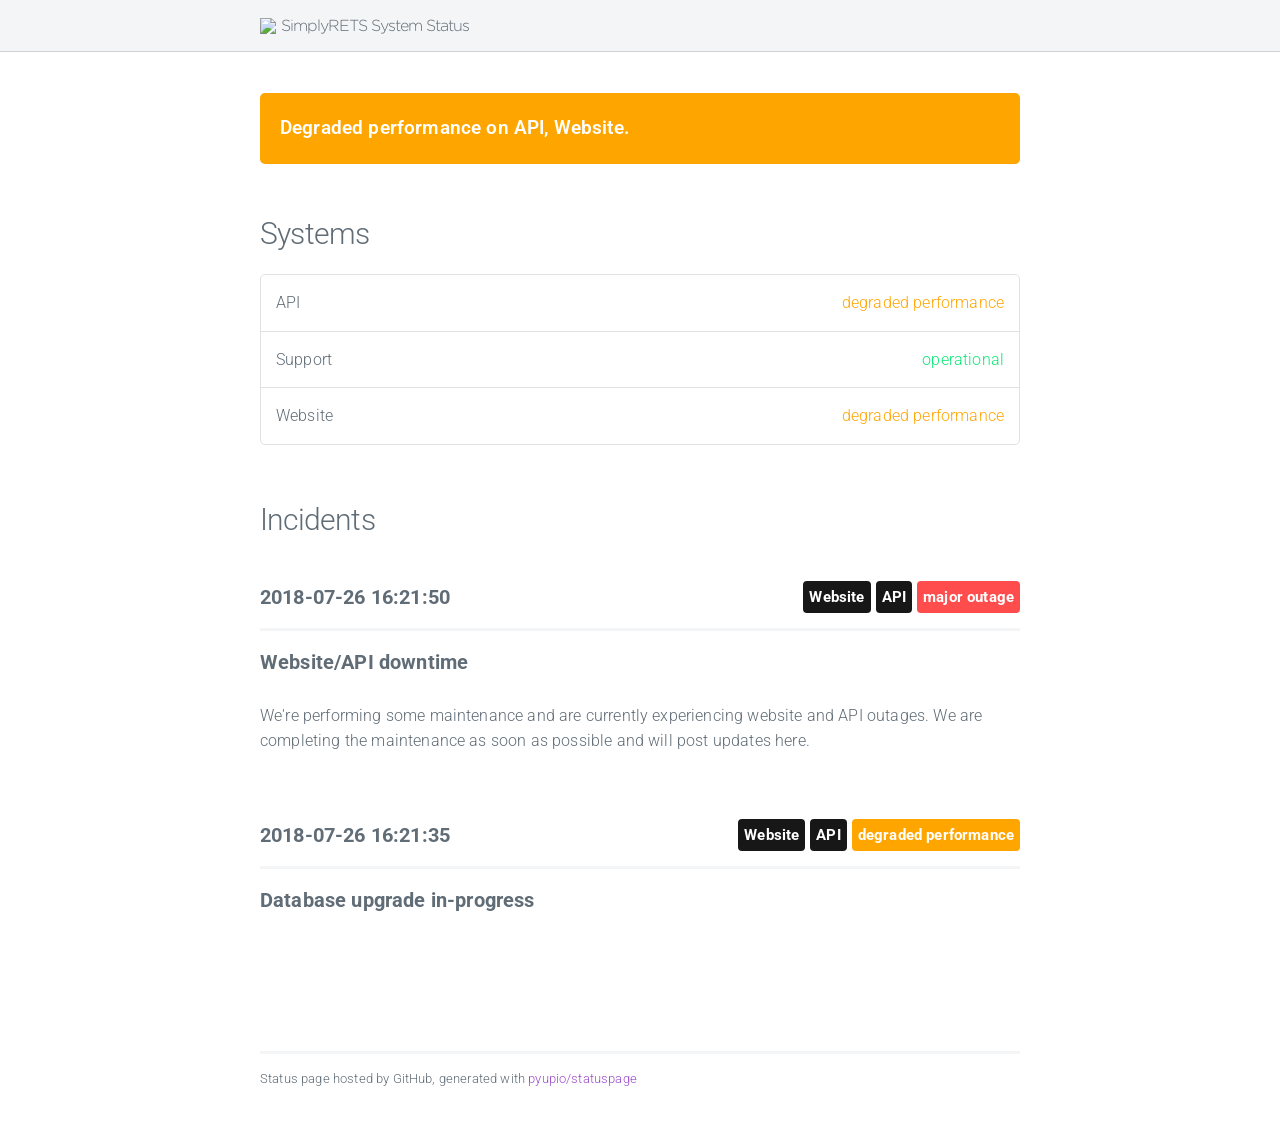
==== index.html @ 66890c5e "update index" ====
<!doctype html>
<html lang="en">
	<head>
		<meta charset="utf-8">
		<meta name="robots" content="index, follow">
		<title>Status</title>
		<link rel="stylesheet" href="https://fonts.googleapis.com/css?family=Roboto:300,300italic,700,700italic">
		<link rel="stylesheet" href="https://cdnjs.cloudflare.com/ajax/libs/normalize/3.0.3/normalize.css">
		<link rel="stylesheet" href="milligram.min.css">
		<link rel="stylesheet" href="style.css">
		<link rel="icon" href="favicon.png">
	</head>
	<body>

		<main class="wrapper">

			<nav class="navigation">
				<section class="container">

					<a class="navigation-title" href="">
						
						<img class="img" src="https://raw.githubusercontent.com/SimplyRETS/status.simplyrets.com/gh-pages/logo.png" height="60">
						<h1 class="title">SimplyRETS System Status</h1>
					</a>

				</section>
			</nav>

			<section class="container" id="main">
				
					
					<div class="panel degraded performance">
						Degraded performance on API, Website.
					</div>
					
				

				<h4>Systems</h4>
				<ul class="systems">
					
					<li>
						API <span class="status degraded performance">degraded performance</span>
					</li>
					
					<li>
						Support <span class="status operational">operational</span>
					</li>
					
					<li>
						Website <span class="status degraded performance">degraded performance</span>
					</li>
					
				</ul>

				<h4>Incidents</h4>
				
					
					<div class="incident">
						<span class="date">2018-07-26 16:21:50</span>

						
							<span class="label major outage float-right">major outage</span>
						
						
							<span class="label system float-right">API</span>
						
							<span class="label system float-right">Website</span>
						
						<hr/>

						<span class="title">Website/API downtime</span>
						<p><p>We're performing some maintenance and are currently experiencing website and API outages. We are completing the maintenance as soon as possible and will post updates here.</p>
</p>
						
					</div>
					
					<div class="incident">
						<span class="date">2018-07-26 16:21:35</span>

						
							<span class="label degraded performance float-right">degraded performance</span>
						
						
							<span class="label system float-right">API</span>
						
							<span class="label system float-right">Website</span>
						
						<hr/>

						<span class="title">Database upgrade in-progress</span>
						<p><p></p>
</p>
						
					</div>
					
				
			</section>


			<footer class="footer">
				<section class="container">
					<hr/>
					
					<p>Status page hosted by GitHub, generated with <a href="https://github.com/pyupio/statuspage">pyupio/statuspage</a></p>
				</section>
			</footer>

		</main>

	</body>
</html>
---- style.css ----
/* Fonts
// –––––––––––––––––––––––––––––––––––––––––––––––––– */

/*
	Copyright (C) 2011-2015 Hoefler & Co.
	This software is the property of Hoefler & Co. (H&Co).
	Your right to access and use this software is subject to the
	applicable License Agreement, or Terms of Service, that exists
	between you and H&Co. If no such agreement exists, you may not
	access or use this software for any purpose.
	This software may only be hosted at the locations specified in
	the applicable License Agreement or Terms of Service, and only
	for the purposes expressly set forth therein. You may not copy,
	modify, convert, create derivative works from or distribute this
	software in any way, or make it accessible to any third party,
	without first obtaining the written permission of H&Co.
	For more information, please visit us at http://typography.com.
	171247-88474-20150623

*/

@font-face{ font-family: "Gotham Rounded A"; src: url([data-uri]); font-weight:300; font-style:normal; } @font-face{ font-family: "Gotham Rounded B"; src: url([data-uri]); font-weight:300; font-style:normal; }


/* Base
// –––––––––––––––––––––––––––––––––––––––––––––––––– */

img {
	max-width: 100%;
}
.wrapper {
	position: relative;
	display: block;
	width: 100%;
	overflow: hidden;
}


/* Sections
// –––––––––––––––––––––––––––––––––––––––––––––––––– */

.container {
	/*border-top: .1rem solid #d1d1d1;*/
	padding-top: 7.5rem;
	padding-bottom: 7.5rem;
	margin-bottom: 0;
	max-width: 80.0rem;
}

/* Footer
// –––––––––––––––––––––––––––––––––––––––––––––––––– */

.footer .container {
	padding-bottom: 0;
	padding-top: 0;
}

.footer p{
    font-size: 1.3rem;
}


/* Navbar
// –––––––––––––––––––––––––––––––––––––––––––––––––– */

.navigation {
	left: 0;
	max-width: 100%;
	position: fixed;
	right: 0;
	top: 0;
	max-width: 100vw;
	z-index: 99;
}
/* Re-overiding the width 100% declaration to match size of% based container */
.navigation .container {
	padding-top: 0;
	padding-bottom: 0;
}
.navigation {
	background: #f4f5f6;
	border-bottom: .1rem solid #d1d1d1;
	display: block;
	height: 5.2rem;
	width: 100%;
}

.navigation .img {
	position: relative;
	top: .3rem;
	height: 2.0rem;
}
.navigation .title,
.navigation-title {
	color: #606c76;
	display: inline;
	font-family: 'Gotham Rounded A', 'Gotham Rounded B', 'Helvetica Neue', Arial, sans-serif;
	line-height: 5.2rem;
	font-size: 1.6rem;
	padding: 0;
	position: relative;
	text-decoration: none;
}



.panel{
    color: white;
    padding: 20px;
    font-size: 1.2em;
    font-weight: 600;
    border-radius: .5rem;
    margin-bottom: 20px;
}

.panel.operational, .label.operational{
    background-color: #0DE877;
}

.panel.degraded.performance, .label.degraded.performance{
    background-color: #FFA500;
}

.panel.investigating, .label.investigating{
    background-color: #1192FC;
}

.panel.major.outage, .label.major.outage{
    background-color: #FF4D4D;
}

.label.system{
    background-color: #171717;
}

ul.systems{
    border: .1rem solid #e1e1e1;
    border-radius: .5rem;
}

ul.systems > li{
    list-style: none;
    border-bottom: .1rem solid #e1e1e1;
    padding: 15px;
    margin-bottom: 0;
}

ul.systems > li:last-child{
    border: none;
}

.systems .status{
    float: right;
}

.status.operational{
    color: #0DE877;
}

.status.degraded.performance{
    color: #FFA500;
}

.status.investigating{
     color: #1192FC;
}

.status.major.outage{
    color: #FF4D4D;
}

hr{
    margin-top: 1.5rem;
    margin-bottom: 1.5rem;
    border-top: .3rem solid #f4f5f6;
}

h4{
    padding-top: 3rem;
}

.incident .title{
    font-size: 2rem;
    font-weight: bold;
}

#main{
    padding-top: 8.5rem;
}

.label{
    border-radius: .4rem;
    color: white;
    padding: 0.4rem 0.6rem;
    font-size: 1.5rem;
    font-weight:bold;
    margin-left: .5rem;
}

.incident{
    padding-top: 2rem;
    padding-bottom: 2rem;
}

.incident .date{
    font-size: 2rem;
    font-weight: bold;
}
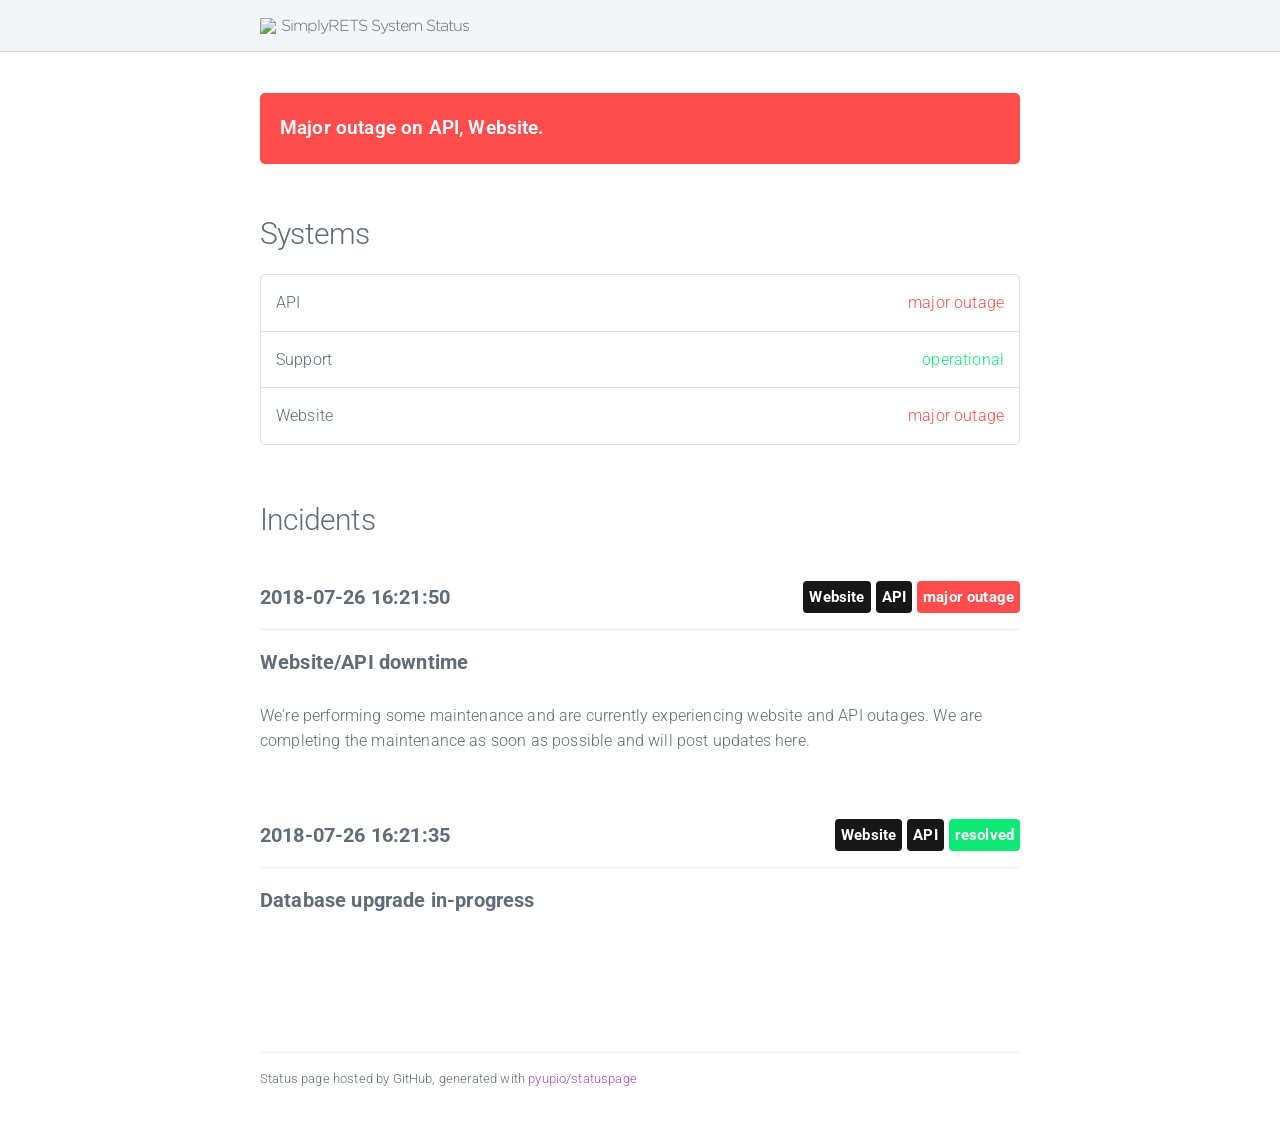
==== commit 1d823b65: "update index" ====
--- a/index.html
+++ b/index.html
@@ -29,8 +29,8 @@
 			<section class="container" id="main">
 				
 					
-					<div class="panel degraded performance">
-						Degraded performance on API, Website.
+					<div class="panel major outage">
+						Major outage on API, Website.
 					</div>
 					
 				
@@ -39,7 +39,7 @@
 				<ul class="systems">
 					
 					<li>
-						API <span class="status degraded performance">degraded performance</span>
+						API <span class="status major outage">major outage</span>
 					</li>
 					
 					<li>
@@ -47,7 +47,7 @@
 					</li>
 					
 					<li>
-						Website <span class="status degraded performance">degraded performance</span>
+						Website <span class="status major outage">major outage</span>
 					</li>
 					
 				</ul>
@@ -78,7 +78,7 @@
 						<span class="date">2018-07-26 16:21:35</span>
 
 						
-							<span class="label degraded performance float-right">degraded performance</span>
+							<span class="label operational float-right">resolved</span>
 						
 						
 							<span class="label system float-right">API</span>
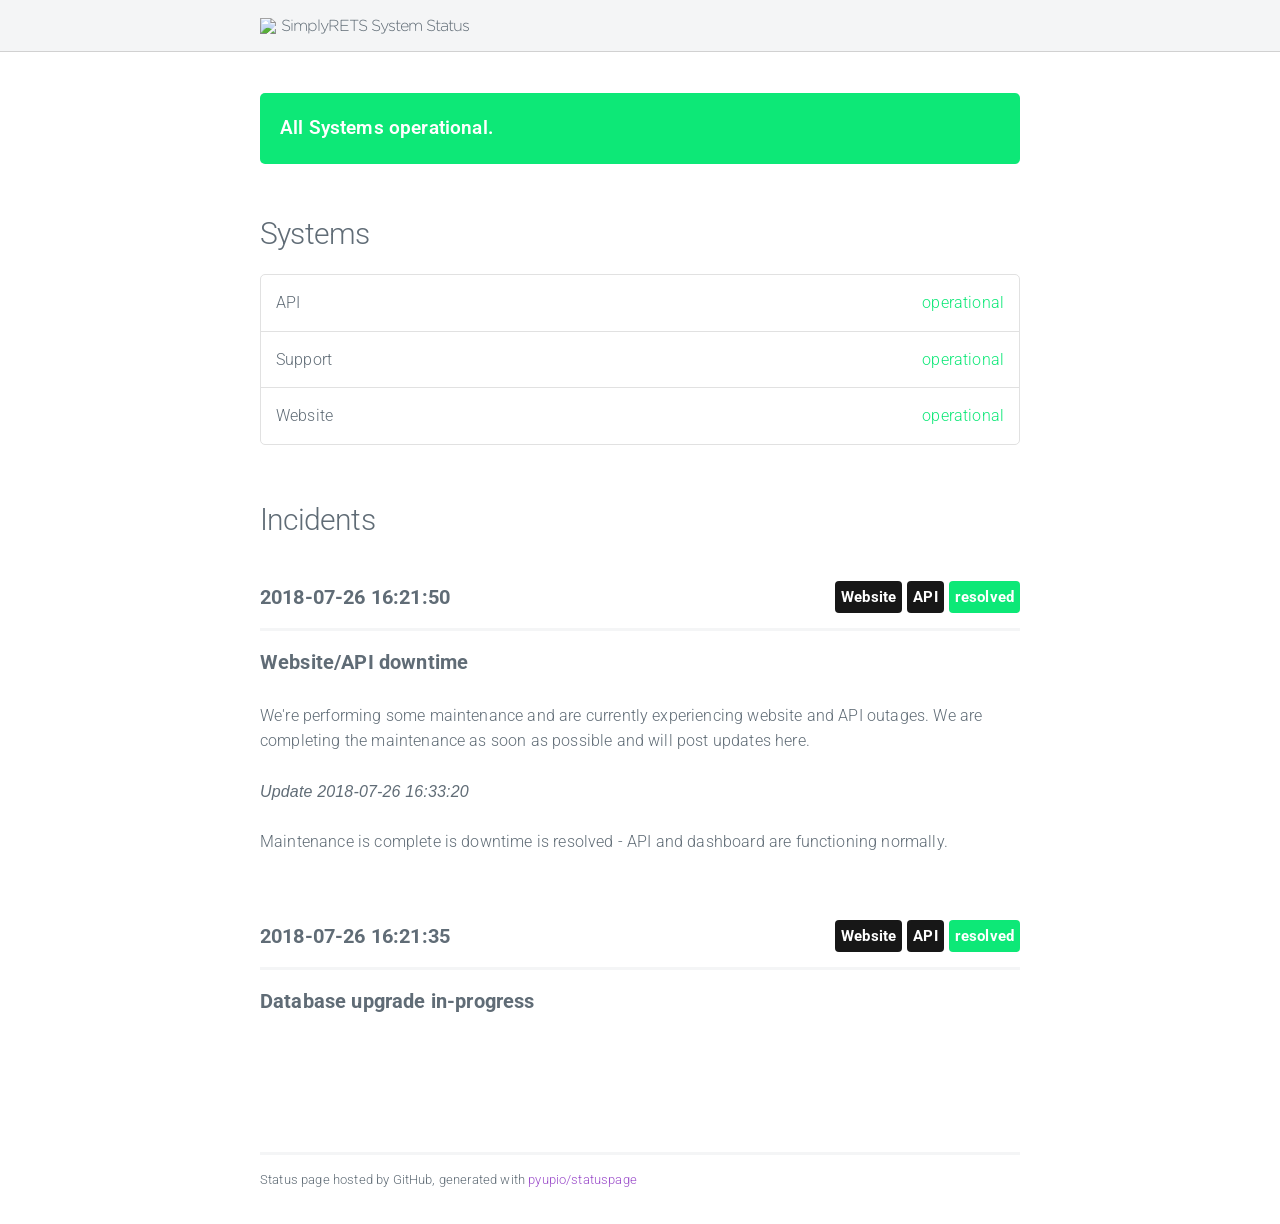
==== commit 699efcf2: "update index" ====
--- a/index.html
+++ b/index.html
@@ -28,18 +28,16 @@
 
 			<section class="container" id="main">
 				
-					
-					<div class="panel major outage">
-						Major outage on API, Website.
+					<div class="panel operational">
+						All Systems operational.
 					</div>
-					
 				
 
 				<h4>Systems</h4>
 				<ul class="systems">
 					
 					<li>
-						API <span class="status major outage">major outage</span>
+						API <span class="status operational">operational</span>
 					</li>
 					
 					<li>
@@ -47,7 +45,7 @@
 					</li>
 					
 					<li>
-						Website <span class="status major outage">major outage</span>
+						Website <span class="status operational">operational</span>
 					</li>
 					
 				</ul>
@@ -59,7 +57,7 @@
 						<span class="date">2018-07-26 16:21:50</span>
 
 						
-							<span class="label major outage float-right">major outage</span>
+							<span class="label operational float-right">resolved</span>
 						
 						
 							<span class="label system float-right">API</span>
@@ -71,6 +69,11 @@
 						<span class="title">Website/API downtime</span>
 						<p><p>We're performing some maintenance and are currently experiencing website and API outages. We are completing the maintenance as soon as possible and will post updates here.</p>
 </p>
+						
+							<p><em>Update 2018-07-26 16:33:20</em><br/>
+							<p>Maintenance is complete is downtime is resolved - API and dashboard are functioning normally.</p>
+
+							</p>
 						
 					</div>
 					
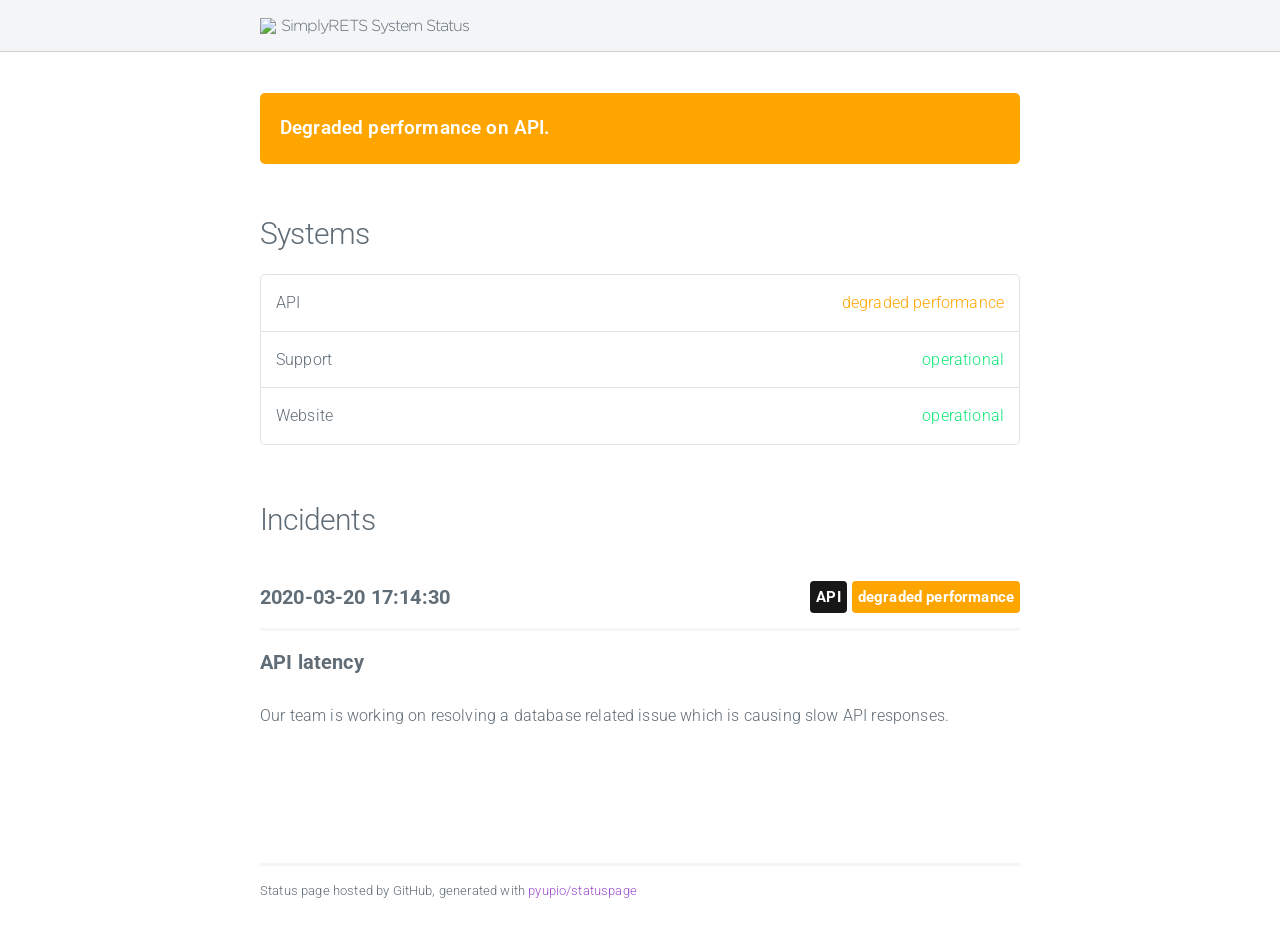
==== commit 53ec53ba: "update index" ====
--- a/index.html
+++ b/index.html
@@ -28,16 +28,18 @@
 
 			<section class="container" id="main">
 				
-					<div class="panel operational">
-						All Systems operational.
+					
+					<div class="panel degraded performance">
+						Degraded performance on API.
 					</div>
+					
 				
 
 				<h4>Systems</h4>
 				<ul class="systems">
 					
 					<li>
-						API <span class="status operational">operational</span>
+						API <span class="status degraded performance">degraded performance</span>
 					</li>
 					
 					<li>
@@ -54,44 +56,18 @@
 				
 					
 					<div class="incident">
-						<span class="date">2018-07-26 16:21:50</span>
+						<span class="date">2020-03-20 17:14:30</span>
 
 						
-							<span class="label operational float-right">resolved</span>
+							<span class="label degraded performance float-right">degraded performance</span>
 						
 						
 							<span class="label system float-right">API</span>
 						
-							<span class="label system float-right">Website</span>
-						
 						<hr/>
 
-						<span class="title">Website/API downtime</span>
-						<p><p>We're performing some maintenance and are currently experiencing website and API outages. We are completing the maintenance as soon as possible and will post updates here.</p>
-</p>
-						
-							<p><em>Update 2018-07-26 16:33:20</em><br/>
-							<p>Maintenance is complete is downtime is resolved - API and dashboard are functioning normally.</p>
-
-							</p>
-						
-					</div>
-					
-					<div class="incident">
-						<span class="date">2018-07-26 16:21:35</span>
-
-						
-							<span class="label operational float-right">resolved</span>
-						
-						
-							<span class="label system float-right">API</span>
-						
-							<span class="label system float-right">Website</span>
-						
-						<hr/>
-
-						<span class="title">Database upgrade in-progress</span>
-						<p><p></p>
+						<span class="title">API latency</span>
+						<p><p>Our team is working on resolving a database related issue which is causing slow API responses. </p>
 </p>
 						
 					</div>
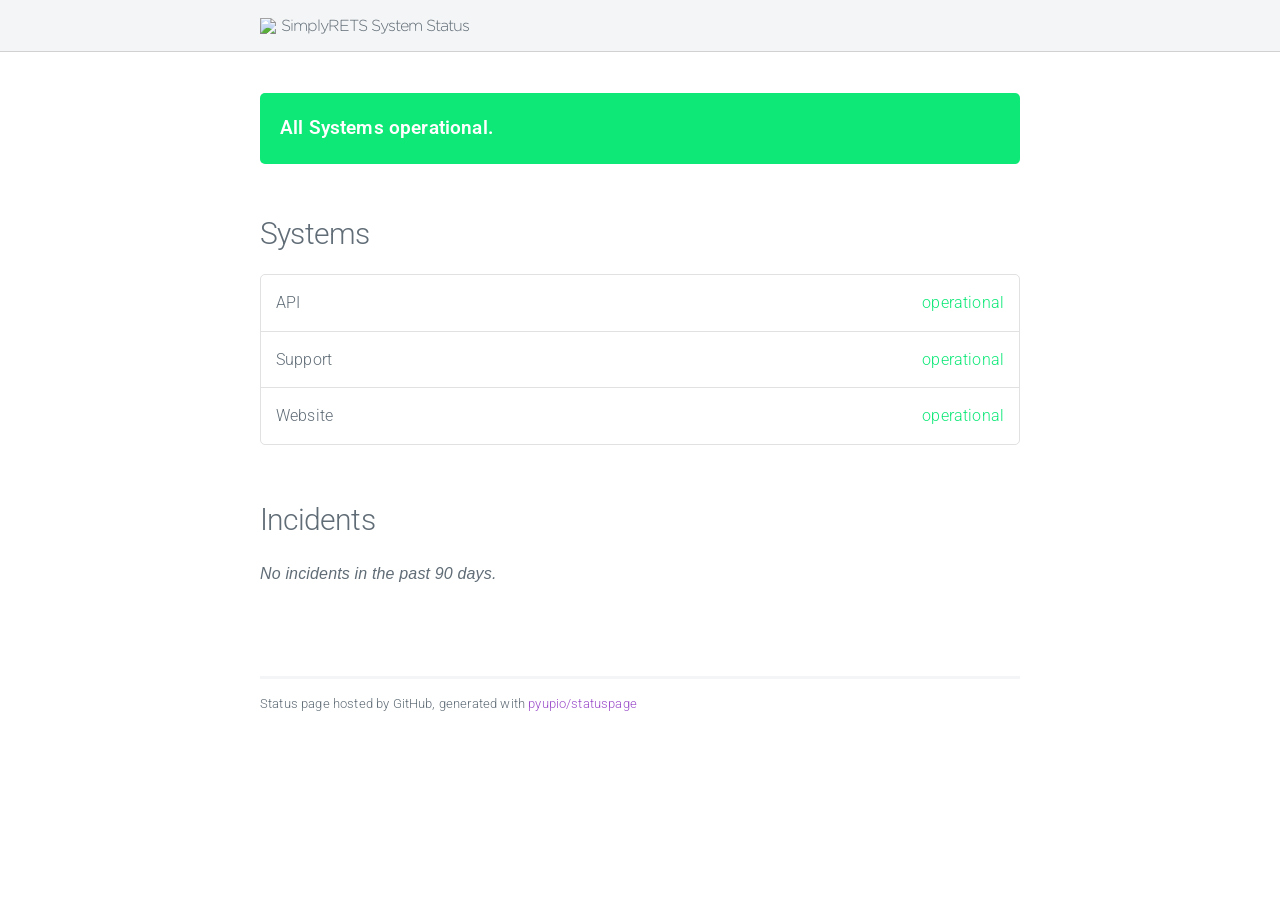
==== commit 74ce2a8e: "update index" ====
--- a/index.html
+++ b/index.html
@@ -28,18 +28,16 @@
 
 			<section class="container" id="main">
 				
-					
-					<div class="panel degraded performance">
-						Degraded performance on API.
+					<div class="panel operational">
+						All Systems operational.
 					</div>
-					
 				
 
 				<h4>Systems</h4>
 				<ul class="systems">
 					
 					<li>
-						API <span class="status degraded performance">degraded performance</span>
+						API <span class="status operational">operational</span>
 					</li>
 					
 					<li>
@@ -54,24 +52,7 @@
 
 				<h4>Incidents</h4>
 				
-					
-					<div class="incident">
-						<span class="date">2020-03-20 17:14:30</span>
-
-						
-							<span class="label degraded performance float-right">degraded performance</span>
-						
-						
-							<span class="label system float-right">API</span>
-						
-						<hr/>
-
-						<span class="title">API latency</span>
-						<p><p>Our team is working on resolving a database related issue which is causing slow API responses. </p>
-</p>
-						
-					</div>
-					
+					<em>No incidents in the past 90 days.</em>
 				
 			</section>
 
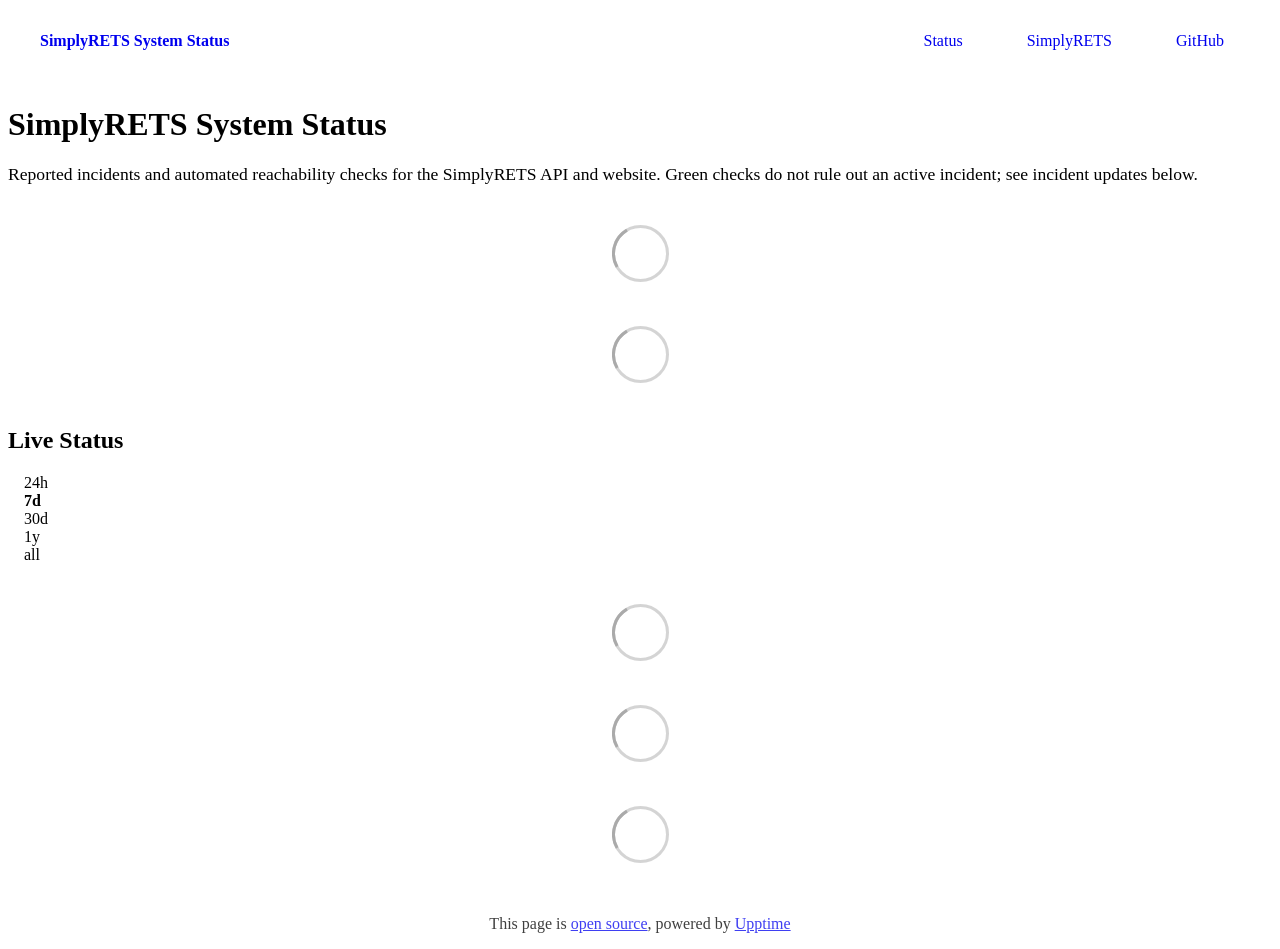
==== commit 9285a5dc: "deploy: 9a08f77c87f0016b2e26b79998b12b075784a55e" ====
--- a/index.html
+++ b/index.html
@@ -1,71 +1,26 @@
-<!doctype html>
-<html lang="en">
-	<head>
-		<meta charset="utf-8">
-		<meta name="robots" content="index, follow">
-		<title>Status</title>
-		<link rel="stylesheet" href="https://fonts.googleapis.com/css?family=Roboto:300,300italic,700,700italic">
-		<link rel="stylesheet" href="https://cdnjs.cloudflare.com/ajax/libs/normalize/3.0.3/normalize.css">
-		<link rel="stylesheet" href="milligram.min.css">
-		<link rel="stylesheet" href="style.css">
-		<link rel="icon" href="favicon.png">
-	</head>
-	<body>
-
-		<main class="wrapper">
-
-			<nav class="navigation">
-				<section class="container">
-
-					<a class="navigation-title" href="">
-						
-						<img class="img" src="https://raw.githubusercontent.com/SimplyRETS/status.simplyrets.com/gh-pages/logo.png" height="60">
-						<h1 class="title">SimplyRETS System Status</h1>
-					</a>
-
-				</section>
-			</nav>
-
-			<section class="container" id="main">
-				
-					<div class="panel operational">
-						All Systems operational.
-					</div>
-				
-
-				<h4>Systems</h4>
-				<ul class="systems">
-					
-					<li>
-						API <span class="status operational">operational</span>
-					</li>
-					
-					<li>
-						Support <span class="status operational">operational</span>
-					</li>
-					
-					<li>
-						Website <span class="status operational">operational</span>
-					</li>
-					
-				</ul>
-
-				<h4>Incidents</h4>
-				
-					<em>No incidents in the past 90 days.</em>
-				
-			</section>
-
-
-			<footer class="footer">
-				<section class="container">
-					<hr/>
-					
-					<p>Status page hosted by GitHub, generated with <a href="https://github.com/pyupio/statuspage">pyupio/statuspage</a></p>
-				</section>
-			</footer>
-
-		</main>
-
-	</body>
-</html>+<!DOCTYPE html> <html lang=en> <head> <meta charset=utf-8> <meta content="width=device-width,initial-scale=1" name=viewport> <meta content=#333333 name=theme-color> <base href=/ > <link href=manifest.json rel=manifest crossorigin=use-credentials> <script>__SAPPER__={baseUrl:"",preloaded:[void 0,{}]};if('serviceWorker' in navigator)navigator.serviceWorker.register('/service-worker.js');(function(){try{eval("async function x(){}");var main="/client/client.25de33f1.js"}catch(e){main="/client/legacy/client.a7d3ea54.js"};var s=document.createElement("script");try{new Function("if(0)import('')")();s.src=main;s.type="module";s.crossOrigin="use-credentials";}catch(e){s.src="/client/shimport@2.0.5.js";s.setAttribute("data-main",main);}document.head.appendChild(s);}());</script> <link href=client/client-31a52aa5.css rel=stylesheet><link href=client/createOctokit-a85f76c7.css rel=stylesheet><link href=client/index-b0b6455a.css rel=stylesheet> <title>SimplyRETS System Status</title> <script>// If `prefers-color-scheme` is not supported, fall back to light mode.
+      // In this case, light.css will be downloaded with `highest` priority.
+      if (typeof window !== "undefined" && typeof document !== "undefined" && "matchMedia" in window && window.matchMedia('(prefers-color-scheme: dark)').media === 'not all') {
+        document.documentElement.style.display = 'none';
+        document.head.insertAdjacentHTML(
+          'beforeend',
+          '<link rel="stylesheet" href={`${config.path}/themes/light.css`} onload="document.documentElement.style.display = \'\'">',
+        );
+      } </script> <link href=https://status.simplyrets.com/themes/light.css rel=stylesheet media=(prefers-color-scheme:light)> <link href=https://status.simplyrets.com/themes/dark.css rel=stylesheet media=(prefers-color-scheme:dark)><link href=https://status.simplyrets.com/global.css rel=stylesheet><link href=https://status.simplyrets.com/favicon.png rel=icon type=image/svg><link href=https://status.simplyrets.com/favicon.png rel=icon type=image/png> <link href=/client/client.25de33f1.js rel=modulepreload as=script crossorigin=use-credentials><link href=/client/client-31a52aa5.css rel=preload as=style><link href=/client/index.6ccb5f89.js rel=modulepreload as=script crossorigin=use-credentials><link href=/client/createOctokit.8f3751fc.js rel=modulepreload as=script crossorigin=use-credentials><link href=/client/inject_styles.803b7e80.js rel=modulepreload as=script crossorigin=use-credentials><link href=/client/createOctokit-a85f76c7.css rel=preload as=style><link href=/client/index-b0b6455a.css rel=preload as=style></head> <body> <div id=sapper> <nav class=svelte-a08hsz><div class="svelte-a08hsz container"><div><a href=https://status.simplyrets.com class="svelte-a08hsz logo"><img alt="" class=svelte-a08hsz src=https://status.simplyrets.com/logo.png> <div>SimplyRETS System Status</div></a></div> <ul class=svelte-a08hsz><li><a href=/ class=svelte-a08hsz target=_self aria-current=page>Status</a> <li><a href=https://simplyrets.com class=svelte-a08hsz target=_self>SimplyRETS</a> <li><a href=https://github.com/SimplyRETS/status.simplyrets.com class=svelte-a08hsz target=_self>GitHub</a> </li> </ul></div> </nav> <main class=container> <header class=svelte-ngkazm><h1><strong>SimplyRETS</strong> System Status</h1> <p class="svelte-ngkazm lead">Reported incidents and automated reachability checks for the SimplyRETS API and website. Green checks do not rule out an active incident; see incident updates below.</header> <section class=svelte-8lnl4f><div class="svelte-68jxue loading"><svg class=svelte-68jxue height=38 stroke=#aaa width=38 xmlns=http://www.w3.org/2000/svg><g fill=none fill-rule=evenodd><g stroke-width=2 transform="translate(1 1)"><circle cx=18 cy=18 r=18 stroke-opacity=.5></circle><path d="M36 18c0-9.94-8.06-18-18-18"><animateTransform attributeName=transform dur=1s from="0 18 18" repeatCount=indefinite to="360 18 18" type=rotate></animateTransform></path></g></g></svg></div> </section> <section class=svelte-8lnl4f><div class="svelte-68jxue loading"><svg class=svelte-68jxue height=38 stroke=#aaa width=38 xmlns=http://www.w3.org/2000/svg><g fill=none fill-rule=evenodd><g stroke-width=2 transform="translate(1 1)"><circle cx=18 cy=18 r=18 stroke-opacity=.5></circle><path d="M36 18c0-9.94-8.06-18-18-18"><animateTransform attributeName=transform dur=1s from="0 18 18" repeatCount=indefinite to="360 18 18" type=rotate></animateTransform></path></g></g></svg></div> </section> <div class="svelte-fqsq6s f changed"><h2>Live Status</h2> <form class="svelte-fqsq6s f r"><div><input class=svelte-fqsq6s id=data_day name=d type=radio value=day><label class=svelte-fqsq6s for=data_day>24h</label></div> <div><input class=svelte-fqsq6s id=data_week name=d type=radio value=week checked><label class=svelte-fqsq6s for=data_week>7d</label></div> <div><input class=svelte-fqsq6s id=data_month name=d type=radio value=month><label class=svelte-fqsq6s for=data_month>30d</label></div> <div><input class=svelte-fqsq6s id=data_year name=d type=radio value=year><label class=svelte-fqsq6s for=data_year>1y</label></div> <div><input class=svelte-fqsq6s id=data_all name=d type=radio value=all><label class=svelte-fqsq6s for=data_all>all</label></div></form></div> <section class="svelte-fqsq6s live-status"><div class="svelte-68jxue loading"><svg class=svelte-68jxue height=38 stroke=#aaa width=38 xmlns=http://www.w3.org/2000/svg><g fill=none fill-rule=evenodd><g stroke-width=2 transform="translate(1 1)"><circle cx=18 cy=18 r=18 stroke-opacity=.5></circle><path d="M36 18c0-9.94-8.06-18-18-18"><animateTransform attributeName=transform dur=1s from="0 18 18" repeatCount=indefinite to="360 18 18" type=rotate></animateTransform></path></g></g></svg></div> </section> <section><div class="svelte-68jxue loading"><svg class=svelte-68jxue height=38 stroke=#aaa width=38 xmlns=http://www.w3.org/2000/svg><g fill=none fill-rule=evenodd><g stroke-width=2 transform="translate(1 1)"><circle cx=18 cy=18 r=18 stroke-opacity=.5></circle><path d="M36 18c0-9.94-8.06-18-18-18"><animateTransform attributeName=transform dur=1s from="0 18 18" repeatCount=indefinite to="360 18 18" type=rotate></animateTransform></path></g></g></svg></div> </section> <section><div class="svelte-68jxue loading"><svg class=svelte-68jxue height=38 stroke=#aaa width=38 xmlns=http://www.w3.org/2000/svg><g fill=none fill-rule=evenodd><g stroke-width=2 transform="translate(1 1)"><circle cx=18 cy=18 r=18 stroke-opacity=.5></circle><path d="M36 18c0-9.94-8.06-18-18-18"><animateTransform attributeName=transform dur=1s from="0 18 18" repeatCount=indefinite to="360 18 18" type=rotate></animateTransform></path></g></g></svg></div></section></main> <footer class=svelte-jbr799><p>This page is <a href=https://github.com/SimplyRETS/status.simplyrets.com>open source</a>, powered by <a href=https://upptime.js.org>Upptime</a></p> </footer></div> <script> try {
+        if (typeof window !== "undefined" && window.navigator && navigator.serviceWorker) {
+          navigator.serviceWorker.getRegistrations().then(function (registrations) {
+            for (let registration of registrations) {
+              registration.unregister();
+            }
+          });
+        }
+        if (typeof window !== "undefined" && "caches" in window) {
+          caches.keys().then(function (keyList) {
+            return Promise.all(
+              keyList.map(function (key) {
+                return caches.delete(key);
+              })
+            );
+          });
+        }
+      } catch (error) {} </script> 
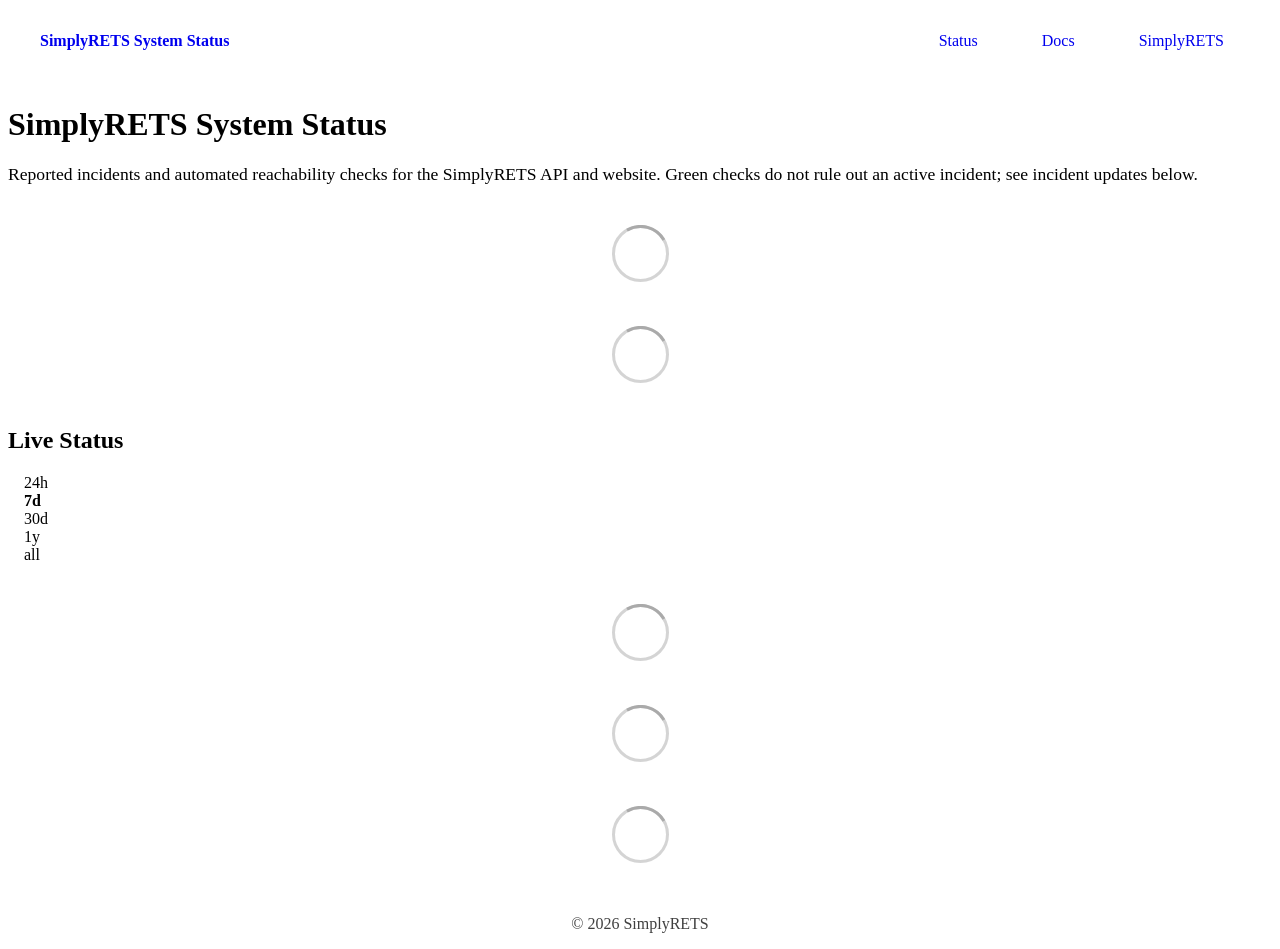
==== commit 5404e9ff: "deploy: b1211918e6b7378c658c1aae6b7ae20eb71c875a" ====
--- a/index.html
+++ b/index.html
@@ -1,12 +1,4 @@
-<!DOCTYPE html> <html lang=en> <head> <meta charset=utf-8> <meta content="width=device-width,initial-scale=1" name=viewport> <meta content=#333333 name=theme-color> <base href=/ > <link href=manifest.json rel=manifest crossorigin=use-credentials> <script>__SAPPER__={baseUrl:"",preloaded:[void 0,{}]};if('serviceWorker' in navigator)navigator.serviceWorker.register('/service-worker.js');(function(){try{eval("async function x(){}");var main="/client/client.25de33f1.js"}catch(e){main="/client/legacy/client.a7d3ea54.js"};var s=document.createElement("script");try{new Function("if(0)import('')")();s.src=main;s.type="module";s.crossOrigin="use-credentials";}catch(e){s.src="/client/shimport@2.0.5.js";s.setAttribute("data-main",main);}document.head.appendChild(s);}());</script> <link href=client/client-31a52aa5.css rel=stylesheet><link href=client/createOctokit-a85f76c7.css rel=stylesheet><link href=client/index-b0b6455a.css rel=stylesheet> <title>SimplyRETS System Status</title> <script>// If `prefers-color-scheme` is not supported, fall back to light mode.
-      // In this case, light.css will be downloaded with `highest` priority.
-      if (typeof window !== "undefined" && typeof document !== "undefined" && "matchMedia" in window && window.matchMedia('(prefers-color-scheme: dark)').media === 'not all') {
-        document.documentElement.style.display = 'none';
-        document.head.insertAdjacentHTML(
-          'beforeend',
-          '<link rel="stylesheet" href={`${config.path}/themes/light.css`} onload="document.documentElement.style.display = \'\'">',
-        );
-      } </script> <link href=https://status.simplyrets.com/themes/light.css rel=stylesheet media=(prefers-color-scheme:light)> <link href=https://status.simplyrets.com/themes/dark.css rel=stylesheet media=(prefers-color-scheme:dark)><link href=https://status.simplyrets.com/global.css rel=stylesheet><link href=https://status.simplyrets.com/favicon.png rel=icon type=image/svg><link href=https://status.simplyrets.com/favicon.png rel=icon type=image/png> <link href=/client/client.25de33f1.js rel=modulepreload as=script crossorigin=use-credentials><link href=/client/client-31a52aa5.css rel=preload as=style><link href=/client/index.6ccb5f89.js rel=modulepreload as=script crossorigin=use-credentials><link href=/client/createOctokit.8f3751fc.js rel=modulepreload as=script crossorigin=use-credentials><link href=/client/inject_styles.803b7e80.js rel=modulepreload as=script crossorigin=use-credentials><link href=/client/createOctokit-a85f76c7.css rel=preload as=style><link href=/client/index-b0b6455a.css rel=preload as=style></head> <body> <div id=sapper> <nav class=svelte-a08hsz><div class="svelte-a08hsz container"><div><a href=https://status.simplyrets.com class="svelte-a08hsz logo"><img alt="" class=svelte-a08hsz src=https://status.simplyrets.com/logo.png> <div>SimplyRETS System Status</div></a></div> <ul class=svelte-a08hsz><li><a href=/ class=svelte-a08hsz target=_self aria-current=page>Status</a> <li><a href=https://simplyrets.com class=svelte-a08hsz target=_self>SimplyRETS</a> <li><a href=https://github.com/SimplyRETS/status.simplyrets.com class=svelte-a08hsz target=_self>GitHub</a> </li> </ul></div> </nav> <main class=container> <header class=svelte-ngkazm><h1><strong>SimplyRETS</strong> System Status</h1> <p class="svelte-ngkazm lead">Reported incidents and automated reachability checks for the SimplyRETS API and website. Green checks do not rule out an active incident; see incident updates below.</header> <section class=svelte-8lnl4f><div class="svelte-68jxue loading"><svg class=svelte-68jxue height=38 stroke=#aaa width=38 xmlns=http://www.w3.org/2000/svg><g fill=none fill-rule=evenodd><g stroke-width=2 transform="translate(1 1)"><circle cx=18 cy=18 r=18 stroke-opacity=.5></circle><path d="M36 18c0-9.94-8.06-18-18-18"><animateTransform attributeName=transform dur=1s from="0 18 18" repeatCount=indefinite to="360 18 18" type=rotate></animateTransform></path></g></g></svg></div> </section> <section class=svelte-8lnl4f><div class="svelte-68jxue loading"><svg class=svelte-68jxue height=38 stroke=#aaa width=38 xmlns=http://www.w3.org/2000/svg><g fill=none fill-rule=evenodd><g stroke-width=2 transform="translate(1 1)"><circle cx=18 cy=18 r=18 stroke-opacity=.5></circle><path d="M36 18c0-9.94-8.06-18-18-18"><animateTransform attributeName=transform dur=1s from="0 18 18" repeatCount=indefinite to="360 18 18" type=rotate></animateTransform></path></g></g></svg></div> </section> <div class="svelte-fqsq6s f changed"><h2>Live Status</h2> <form class="svelte-fqsq6s f r"><div><input class=svelte-fqsq6s id=data_day name=d type=radio value=day><label class=svelte-fqsq6s for=data_day>24h</label></div> <div><input class=svelte-fqsq6s id=data_week name=d type=radio value=week checked><label class=svelte-fqsq6s for=data_week>7d</label></div> <div><input class=svelte-fqsq6s id=data_month name=d type=radio value=month><label class=svelte-fqsq6s for=data_month>30d</label></div> <div><input class=svelte-fqsq6s id=data_year name=d type=radio value=year><label class=svelte-fqsq6s for=data_year>1y</label></div> <div><input class=svelte-fqsq6s id=data_all name=d type=radio value=all><label class=svelte-fqsq6s for=data_all>all</label></div></form></div> <section class="svelte-fqsq6s live-status"><div class="svelte-68jxue loading"><svg class=svelte-68jxue height=38 stroke=#aaa width=38 xmlns=http://www.w3.org/2000/svg><g fill=none fill-rule=evenodd><g stroke-width=2 transform="translate(1 1)"><circle cx=18 cy=18 r=18 stroke-opacity=.5></circle><path d="M36 18c0-9.94-8.06-18-18-18"><animateTransform attributeName=transform dur=1s from="0 18 18" repeatCount=indefinite to="360 18 18" type=rotate></animateTransform></path></g></g></svg></div> </section> <section><div class="svelte-68jxue loading"><svg class=svelte-68jxue height=38 stroke=#aaa width=38 xmlns=http://www.w3.org/2000/svg><g fill=none fill-rule=evenodd><g stroke-width=2 transform="translate(1 1)"><circle cx=18 cy=18 r=18 stroke-opacity=.5></circle><path d="M36 18c0-9.94-8.06-18-18-18"><animateTransform attributeName=transform dur=1s from="0 18 18" repeatCount=indefinite to="360 18 18" type=rotate></animateTransform></path></g></g></svg></div> </section> <section><div class="svelte-68jxue loading"><svg class=svelte-68jxue height=38 stroke=#aaa width=38 xmlns=http://www.w3.org/2000/svg><g fill=none fill-rule=evenodd><g stroke-width=2 transform="translate(1 1)"><circle cx=18 cy=18 r=18 stroke-opacity=.5></circle><path d="M36 18c0-9.94-8.06-18-18-18"><animateTransform attributeName=transform dur=1s from="0 18 18" repeatCount=indefinite to="360 18 18" type=rotate></animateTransform></path></g></g></svg></div></section></main> <footer class=svelte-jbr799><p>This page is <a href=https://github.com/SimplyRETS/status.simplyrets.com>open source</a>, powered by <a href=https://upptime.js.org>Upptime</a></p> </footer></div> <script> try {
+<!DOCTYPE html> <html lang=en> <head> <meta charset=utf-8> <meta content="width=device-width,initial-scale=1" name=viewport> <meta content=#333333 name=theme-color> <base href=/ > <link href=manifest.json rel=manifest crossorigin=use-credentials> <script>__SAPPER__={baseUrl:"",preloaded:[void 0,{}]};if('serviceWorker' in navigator)navigator.serviceWorker.register('/service-worker.js');(function(){try{eval("async function x(){}");var main="/client/client.68d29697.js"}catch(e){main="/client/legacy/client.4d3edcb4.js"};var s=document.createElement("script");try{new Function("if(0)import('')")();s.src=main;s.type="module";s.crossOrigin="use-credentials";}catch(e){s.src="/client/shimport@2.0.5.js";s.setAttribute("data-main",main);}document.head.appendChild(s);}());</script> <link href=client/client-31a52aa5.css rel=stylesheet><link href=client/createOctokit-a85f76c7.css rel=stylesheet><link href=client/index-b0b6455a.css rel=stylesheet> <title>SimplyRETS System Status</title><link href=https://status.simplyrets.com/themes/dark.css rel=stylesheet><link href=https://status.simplyrets.com/global.css rel=stylesheet><link href=https://status.simplyrets.com/favicon.png rel=icon type=image/svg><link href=https://status.simplyrets.com/favicon.png rel=icon type=image/png><link href=https://status.simplyrets.com/theme.css rel=stylesheet> <link href=/client/client.68d29697.js rel=modulepreload as=script crossorigin=use-credentials><link href=/client/client-31a52aa5.css rel=preload as=style><link href=/client/index.06a9c25a.js rel=modulepreload as=script crossorigin=use-credentials><link href=/client/createOctokit.31d4f96f.js rel=modulepreload as=script crossorigin=use-credentials><link href=/client/inject_styles.803b7e80.js rel=modulepreload as=script crossorigin=use-credentials><link href=/client/createOctokit-a85f76c7.css rel=preload as=style><link href=/client/index-b0b6455a.css rel=preload as=style></head> <body> <div id=sapper> <nav class=svelte-a08hsz><div class="svelte-a08hsz container"><div><a class="svelte-a08hsz logo" href=https://status.simplyrets.com><img alt="" class=svelte-a08hsz src=https://status.simplyrets.com/logo.png> <div>SimplyRETS System Status</div></a></div> <ul class=svelte-a08hsz><li><a class=svelte-a08hsz href=/ target=_self aria-current=page>Status</a> <li><a class=svelte-a08hsz href=https://docs.simplyrets.com target=_self>Docs</a> <li><a class=svelte-a08hsz href=https://simplyrets.com target=_self>SimplyRETS</a> </li> </ul></div> </nav> <main class=container> <header class=svelte-ngkazm><h1><strong>SimplyRETS</strong> System Status</h1> <p class="svelte-ngkazm lead">Reported incidents and automated reachability checks for the SimplyRETS API and website. Green checks do not rule out an active incident; see incident updates below.</header> <section class=svelte-8lnl4f><div class="svelte-68jxue loading"><svg class=svelte-68jxue height=38 stroke=#aaa width=38 xmlns=http://www.w3.org/2000/svg><g fill=none fill-rule=evenodd><g stroke-width=2 transform="translate(1 1)"><circle cx=18 cy=18 r=18 stroke-opacity=.5></circle><path d="M36 18c0-9.94-8.06-18-18-18"><animateTransform attributeName=transform dur=1s from="0 18 18" repeatCount=indefinite to="360 18 18" type=rotate></animateTransform></path></g></g></svg></div> </section> <section class=svelte-8lnl4f><div class="svelte-68jxue loading"><svg class=svelte-68jxue height=38 stroke=#aaa width=38 xmlns=http://www.w3.org/2000/svg><g fill=none fill-rule=evenodd><g stroke-width=2 transform="translate(1 1)"><circle cx=18 cy=18 r=18 stroke-opacity=.5></circle><path d="M36 18c0-9.94-8.06-18-18-18"><animateTransform attributeName=transform dur=1s from="0 18 18" repeatCount=indefinite to="360 18 18" type=rotate></animateTransform></path></g></g></svg></div> </section> <div class="svelte-fqsq6s f changed"><h2>Live Status</h2> <form class="svelte-fqsq6s f r"><div><input class=svelte-fqsq6s id=data_day name=d type=radio value=day><label class=svelte-fqsq6s for=data_day>24h</label></div> <div><input class=svelte-fqsq6s id=data_week name=d type=radio value=week checked><label class=svelte-fqsq6s for=data_week>7d</label></div> <div><input class=svelte-fqsq6s id=data_month name=d type=radio value=month><label class=svelte-fqsq6s for=data_month>30d</label></div> <div><input class=svelte-fqsq6s id=data_year name=d type=radio value=year><label class=svelte-fqsq6s for=data_year>1y</label></div> <div><input class=svelte-fqsq6s id=data_all name=d type=radio value=all><label class=svelte-fqsq6s for=data_all>all</label></div></form></div> <section class="svelte-fqsq6s live-status"><div class="svelte-68jxue loading"><svg class=svelte-68jxue height=38 stroke=#aaa width=38 xmlns=http://www.w3.org/2000/svg><g fill=none fill-rule=evenodd><g stroke-width=2 transform="translate(1 1)"><circle cx=18 cy=18 r=18 stroke-opacity=.5></circle><path d="M36 18c0-9.94-8.06-18-18-18"><animateTransform attributeName=transform dur=1s from="0 18 18" repeatCount=indefinite to="360 18 18" type=rotate></animateTransform></path></g></g></svg></div> </section> <section><div class="svelte-68jxue loading"><svg class=svelte-68jxue height=38 stroke=#aaa width=38 xmlns=http://www.w3.org/2000/svg><g fill=none fill-rule=evenodd><g stroke-width=2 transform="translate(1 1)"><circle cx=18 cy=18 r=18 stroke-opacity=.5></circle><path d="M36 18c0-9.94-8.06-18-18-18"><animateTransform attributeName=transform dur=1s from="0 18 18" repeatCount=indefinite to="360 18 18" type=rotate></animateTransform></path></g></g></svg></div> </section> <section><div class="svelte-68jxue loading"><svg class=svelte-68jxue height=38 stroke=#aaa width=38 xmlns=http://www.w3.org/2000/svg><g fill=none fill-rule=evenodd><g stroke-width=2 transform="translate(1 1)"><circle cx=18 cy=18 r=18 stroke-opacity=.5></circle><path d="M36 18c0-9.94-8.06-18-18-18"><animateTransform attributeName=transform dur=1s from="0 18 18" repeatCount=indefinite to="360 18 18" type=rotate></animateTransform></path></g></g></svg></div></section></main> <footer class=svelte-jbr799><p>© 2026 SimplyRETS</p> </footer></div> <script> try {
         if (typeof window !== "undefined" && window.navigator && navigator.serviceWorker) {
           navigator.serviceWorker.getRegistrations().then(function (registrations) {
             for (let registration of registrations) {
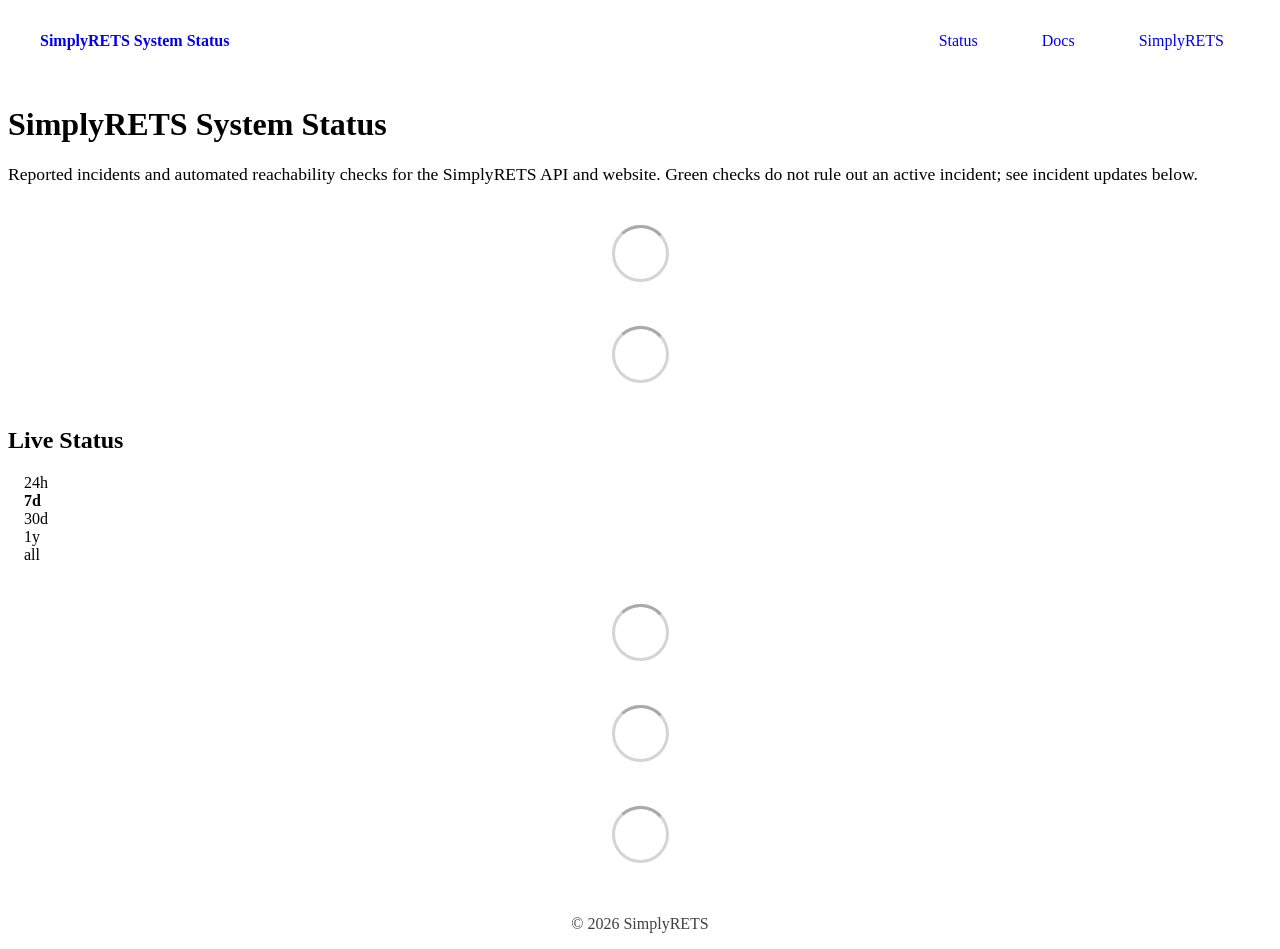
==== commit d30bcf5d: "deploy: efbf0983582f914275e20b628f973439de28728f" ====
--- a/index.html
+++ b/index.html
@@ -1,4 +1,4 @@
-<!DOCTYPE html> <html lang=en> <head> <meta charset=utf-8> <meta content="width=device-width,initial-scale=1" name=viewport> <meta content=#333333 name=theme-color> <base href=/ > <link href=manifest.json rel=manifest crossorigin=use-credentials> <script>__SAPPER__={baseUrl:"",preloaded:[void 0,{}]};if('serviceWorker' in navigator)navigator.serviceWorker.register('/service-worker.js');(function(){try{eval("async function x(){}");var main="/client/client.68d29697.js"}catch(e){main="/client/legacy/client.4d3edcb4.js"};var s=document.createElement("script");try{new Function("if(0)import('')")();s.src=main;s.type="module";s.crossOrigin="use-credentials";}catch(e){s.src="/client/shimport@2.0.5.js";s.setAttribute("data-main",main);}document.head.appendChild(s);}());</script> <link href=client/client-31a52aa5.css rel=stylesheet><link href=client/createOctokit-a85f76c7.css rel=stylesheet><link href=client/index-b0b6455a.css rel=stylesheet> <title>SimplyRETS System Status</title><link href=https://status.simplyrets.com/themes/dark.css rel=stylesheet><link href=https://status.simplyrets.com/global.css rel=stylesheet><link href=https://status.simplyrets.com/favicon.png rel=icon type=image/svg><link href=https://status.simplyrets.com/favicon.png rel=icon type=image/png><link href=https://status.simplyrets.com/theme.css rel=stylesheet> <link href=/client/client.68d29697.js rel=modulepreload as=script crossorigin=use-credentials><link href=/client/client-31a52aa5.css rel=preload as=style><link href=/client/index.06a9c25a.js rel=modulepreload as=script crossorigin=use-credentials><link href=/client/createOctokit.31d4f96f.js rel=modulepreload as=script crossorigin=use-credentials><link href=/client/inject_styles.803b7e80.js rel=modulepreload as=script crossorigin=use-credentials><link href=/client/createOctokit-a85f76c7.css rel=preload as=style><link href=/client/index-b0b6455a.css rel=preload as=style></head> <body> <div id=sapper> <nav class=svelte-a08hsz><div class="svelte-a08hsz container"><div><a class="svelte-a08hsz logo" href=https://status.simplyrets.com><img alt="" class=svelte-a08hsz src=https://status.simplyrets.com/logo.png> <div>SimplyRETS System Status</div></a></div> <ul class=svelte-a08hsz><li><a class=svelte-a08hsz href=/ target=_self aria-current=page>Status</a> <li><a class=svelte-a08hsz href=https://docs.simplyrets.com target=_self>Docs</a> <li><a class=svelte-a08hsz href=https://simplyrets.com target=_self>SimplyRETS</a> </li> </ul></div> </nav> <main class=container> <header class=svelte-ngkazm><h1><strong>SimplyRETS</strong> System Status</h1> <p class="svelte-ngkazm lead">Reported incidents and automated reachability checks for the SimplyRETS API and website. Green checks do not rule out an active incident; see incident updates below.</header> <section class=svelte-8lnl4f><div class="svelte-68jxue loading"><svg class=svelte-68jxue height=38 stroke=#aaa width=38 xmlns=http://www.w3.org/2000/svg><g fill=none fill-rule=evenodd><g stroke-width=2 transform="translate(1 1)"><circle cx=18 cy=18 r=18 stroke-opacity=.5></circle><path d="M36 18c0-9.94-8.06-18-18-18"><animateTransform attributeName=transform dur=1s from="0 18 18" repeatCount=indefinite to="360 18 18" type=rotate></animateTransform></path></g></g></svg></div> </section> <section class=svelte-8lnl4f><div class="svelte-68jxue loading"><svg class=svelte-68jxue height=38 stroke=#aaa width=38 xmlns=http://www.w3.org/2000/svg><g fill=none fill-rule=evenodd><g stroke-width=2 transform="translate(1 1)"><circle cx=18 cy=18 r=18 stroke-opacity=.5></circle><path d="M36 18c0-9.94-8.06-18-18-18"><animateTransform attributeName=transform dur=1s from="0 18 18" repeatCount=indefinite to="360 18 18" type=rotate></animateTransform></path></g></g></svg></div> </section> <div class="svelte-fqsq6s f changed"><h2>Live Status</h2> <form class="svelte-fqsq6s f r"><div><input class=svelte-fqsq6s id=data_day name=d type=radio value=day><label class=svelte-fqsq6s for=data_day>24h</label></div> <div><input class=svelte-fqsq6s id=data_week name=d type=radio value=week checked><label class=svelte-fqsq6s for=data_week>7d</label></div> <div><input class=svelte-fqsq6s id=data_month name=d type=radio value=month><label class=svelte-fqsq6s for=data_month>30d</label></div> <div><input class=svelte-fqsq6s id=data_year name=d type=radio value=year><label class=svelte-fqsq6s for=data_year>1y</label></div> <div><input class=svelte-fqsq6s id=data_all name=d type=radio value=all><label class=svelte-fqsq6s for=data_all>all</label></div></form></div> <section class="svelte-fqsq6s live-status"><div class="svelte-68jxue loading"><svg class=svelte-68jxue height=38 stroke=#aaa width=38 xmlns=http://www.w3.org/2000/svg><g fill=none fill-rule=evenodd><g stroke-width=2 transform="translate(1 1)"><circle cx=18 cy=18 r=18 stroke-opacity=.5></circle><path d="M36 18c0-9.94-8.06-18-18-18"><animateTransform attributeName=transform dur=1s from="0 18 18" repeatCount=indefinite to="360 18 18" type=rotate></animateTransform></path></g></g></svg></div> </section> <section><div class="svelte-68jxue loading"><svg class=svelte-68jxue height=38 stroke=#aaa width=38 xmlns=http://www.w3.org/2000/svg><g fill=none fill-rule=evenodd><g stroke-width=2 transform="translate(1 1)"><circle cx=18 cy=18 r=18 stroke-opacity=.5></circle><path d="M36 18c0-9.94-8.06-18-18-18"><animateTransform attributeName=transform dur=1s from="0 18 18" repeatCount=indefinite to="360 18 18" type=rotate></animateTransform></path></g></g></svg></div> </section> <section><div class="svelte-68jxue loading"><svg class=svelte-68jxue height=38 stroke=#aaa width=38 xmlns=http://www.w3.org/2000/svg><g fill=none fill-rule=evenodd><g stroke-width=2 transform="translate(1 1)"><circle cx=18 cy=18 r=18 stroke-opacity=.5></circle><path d="M36 18c0-9.94-8.06-18-18-18"><animateTransform attributeName=transform dur=1s from="0 18 18" repeatCount=indefinite to="360 18 18" type=rotate></animateTransform></path></g></g></svg></div></section></main> <footer class=svelte-jbr799><p>© 2026 SimplyRETS</p> </footer></div> <script> try {
+<!DOCTYPE html> <html lang=en> <head> <meta charset=utf-8> <meta content="width=device-width,initial-scale=1" name=viewport> <meta content=#333333 name=theme-color> <base href=/ > <link href=manifest.json rel=manifest crossorigin=use-credentials> <script>__SAPPER__={baseUrl:"",preloaded:[void 0,{}]};if('serviceWorker' in navigator)navigator.serviceWorker.register('/service-worker.js');(function(){try{eval("async function x(){}");var main="/client/client.b61d2588.js"}catch(e){main="/client/legacy/client.70432ce7.js"};var s=document.createElement("script");try{new Function("if(0)import('')")();s.src=main;s.type="module";s.crossOrigin="use-credentials";}catch(e){s.src="/client/shimport@2.0.5.js";s.setAttribute("data-main",main);}document.head.appendChild(s);}());</script> <link href=client/client-31a52aa5.css rel=stylesheet><link href=client/createOctokit-a85f76c7.css rel=stylesheet><link href=client/index-b0b6455a.css rel=stylesheet> <title>SimplyRETS System Status</title><link href=https://status.simplyrets.com/themes/dark.css rel=stylesheet><link href=https://status.simplyrets.com/global.css rel=stylesheet><link href=https://status.simplyrets.com/favicon.png rel=icon type=image/svg><link href=https://status.simplyrets.com/favicon.png rel=icon type=image/png><link href=https://status.simplyrets.com/theme.css rel=stylesheet> <link href=/client/client.b61d2588.js rel=modulepreload as=script crossorigin=use-credentials><link href=/client/client-31a52aa5.css rel=preload as=style><link href=/client/index.fe0b3354.js rel=modulepreload as=script crossorigin=use-credentials><link href=/client/createOctokit.e4385866.js rel=modulepreload as=script crossorigin=use-credentials><link href=/client/inject_styles.803b7e80.js rel=modulepreload as=script crossorigin=use-credentials><link href=/client/createOctokit-a85f76c7.css rel=preload as=style><link href=/client/index-b0b6455a.css rel=preload as=style></head> <body> <div id=sapper> <nav class=svelte-a08hsz><div class="svelte-a08hsz container"><div><a class="svelte-a08hsz logo" href=https://status.simplyrets.com><img alt="" class=svelte-a08hsz src=https://status.simplyrets.com/logo.png> <div>SimplyRETS System Status</div></a></div> <ul class=svelte-a08hsz><li><a class=svelte-a08hsz href=/ target=_self aria-current=page>Status</a> <li><a class=svelte-a08hsz href=https://docs.simplyrets.com target=_self>Docs</a> <li><a class=svelte-a08hsz href=https://simplyrets.com target=_self>SimplyRETS</a> </li> </ul></div> </nav> <main class=container> <header class=svelte-ngkazm><h1><strong>SimplyRETS</strong> System Status</h1> <p class="svelte-ngkazm lead">Reported incidents and automated reachability checks for the SimplyRETS API and website. Green checks do not rule out an active incident; see incident updates below.</header> <section class=svelte-8lnl4f><div class="svelte-68jxue loading"><svg class=svelte-68jxue height=38 stroke=#aaa width=38 xmlns=http://www.w3.org/2000/svg><g fill=none fill-rule=evenodd><g stroke-width=2 transform="translate(1 1)"><circle cx=18 cy=18 r=18 stroke-opacity=.5></circle><path d="M36 18c0-9.94-8.06-18-18-18"><animateTransform attributeName=transform dur=1s from="0 18 18" repeatCount=indefinite to="360 18 18" type=rotate></animateTransform></path></g></g></svg></div> </section> <section class=svelte-8lnl4f><div class="svelte-68jxue loading"><svg class=svelte-68jxue height=38 stroke=#aaa width=38 xmlns=http://www.w3.org/2000/svg><g fill=none fill-rule=evenodd><g stroke-width=2 transform="translate(1 1)"><circle cx=18 cy=18 r=18 stroke-opacity=.5></circle><path d="M36 18c0-9.94-8.06-18-18-18"><animateTransform attributeName=transform dur=1s from="0 18 18" repeatCount=indefinite to="360 18 18" type=rotate></animateTransform></path></g></g></svg></div> </section> <div class="svelte-fqsq6s f changed"><h2>Live Status</h2> <form class="svelte-fqsq6s f r"><div><input class=svelte-fqsq6s id=data_day name=d type=radio value=day><label class=svelte-fqsq6s for=data_day>24h</label></div> <div><input class=svelte-fqsq6s id=data_week name=d type=radio value=week checked><label class=svelte-fqsq6s for=data_week>7d</label></div> <div><input class=svelte-fqsq6s id=data_month name=d type=radio value=month><label class=svelte-fqsq6s for=data_month>30d</label></div> <div><input class=svelte-fqsq6s id=data_year name=d type=radio value=year><label class=svelte-fqsq6s for=data_year>1y</label></div> <div><input class=svelte-fqsq6s id=data_all name=d type=radio value=all><label class=svelte-fqsq6s for=data_all>all</label></div></form></div> <section class="svelte-fqsq6s live-status"><div class="svelte-68jxue loading"><svg class=svelte-68jxue height=38 stroke=#aaa width=38 xmlns=http://www.w3.org/2000/svg><g fill=none fill-rule=evenodd><g stroke-width=2 transform="translate(1 1)"><circle cx=18 cy=18 r=18 stroke-opacity=.5></circle><path d="M36 18c0-9.94-8.06-18-18-18"><animateTransform attributeName=transform dur=1s from="0 18 18" repeatCount=indefinite to="360 18 18" type=rotate></animateTransform></path></g></g></svg></div> </section> <section><div class="svelte-68jxue loading"><svg class=svelte-68jxue height=38 stroke=#aaa width=38 xmlns=http://www.w3.org/2000/svg><g fill=none fill-rule=evenodd><g stroke-width=2 transform="translate(1 1)"><circle cx=18 cy=18 r=18 stroke-opacity=.5></circle><path d="M36 18c0-9.94-8.06-18-18-18"><animateTransform attributeName=transform dur=1s from="0 18 18" repeatCount=indefinite to="360 18 18" type=rotate></animateTransform></path></g></g></svg></div> </section> <section><div class="svelte-68jxue loading"><svg class=svelte-68jxue height=38 stroke=#aaa width=38 xmlns=http://www.w3.org/2000/svg><g fill=none fill-rule=evenodd><g stroke-width=2 transform="translate(1 1)"><circle cx=18 cy=18 r=18 stroke-opacity=.5></circle><path d="M36 18c0-9.94-8.06-18-18-18"><animateTransform attributeName=transform dur=1s from="0 18 18" repeatCount=indefinite to="360 18 18" type=rotate></animateTransform></path></g></g></svg></div></section></main> <footer class=svelte-jbr799><p>© 2026 SimplyRETS</p> </footer></div> <script> try {
         if (typeof window !== "undefined" && window.navigator && navigator.serviceWorker) {
           navigator.serviceWorker.getRegistrations().then(function (registrations) {
             for (let registration of registrations) {
